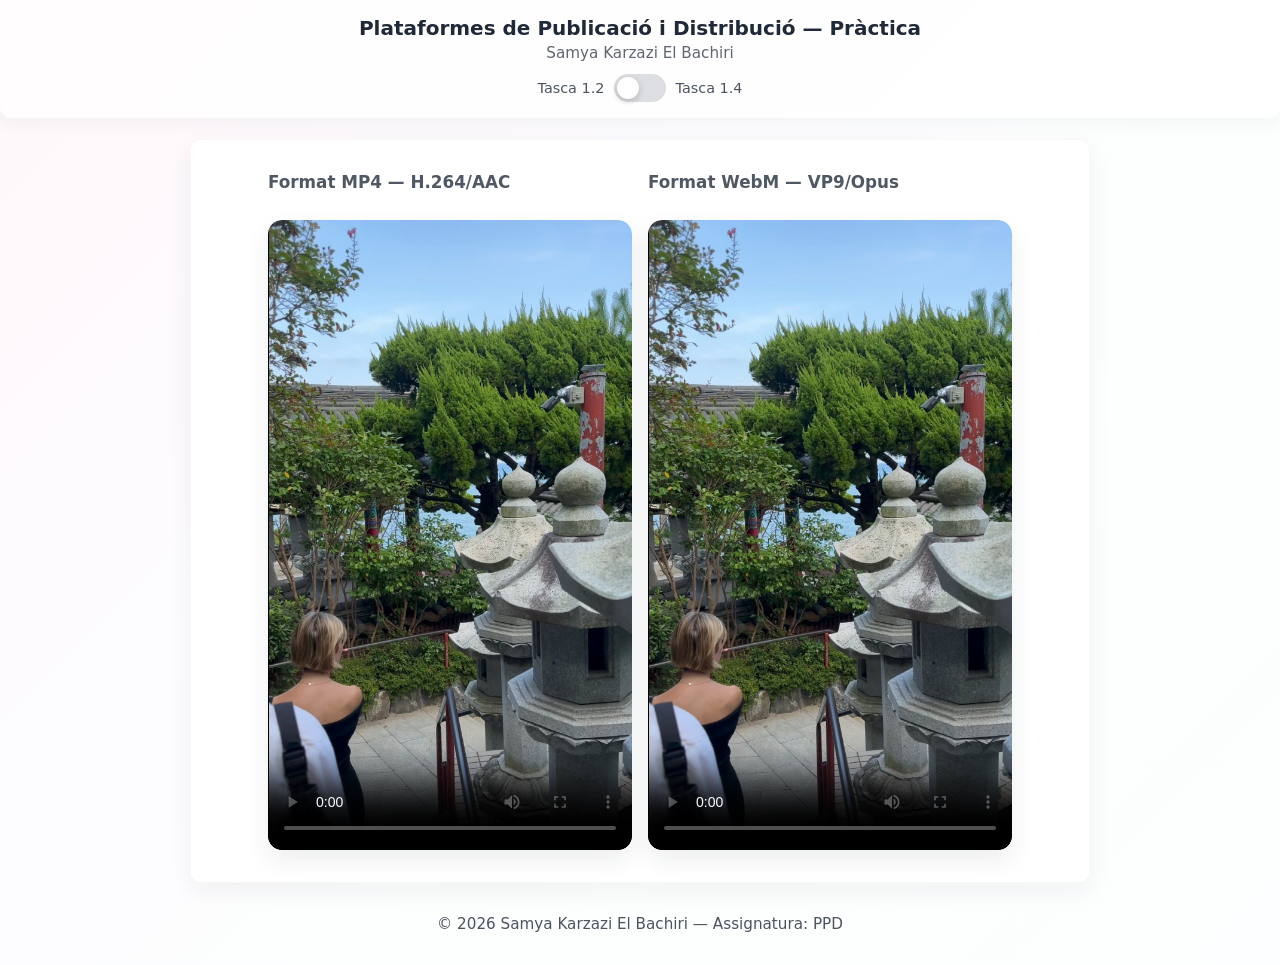
==== tasca_1_2.html @ 141ef74a "first task" ====
<!DOCTYPE html>
<html lang="ca">

<head>
    <meta charset="UTF-8">
    <meta name="viewport" content="width=device-width, initial-scale=1.0">
    <title>PPD — Samya</title>
    <link rel="stylesheet" href="styles.css">
    <script src="scripts.js" defer></script>
</head>

<body>
    <header class="page-banner">
        <div class="container">
            <h1>Plataformes de Publicació i Distribució — Pràctica</h1>
            <div class="meta">Samya Karzazi El Bachiri</div>
            <div class="page-switch" aria-label="Canviar entre Tasca 1.2 i Tasca 1.4">
                <span>Tasca 1.2</span>
                <label class="switch">
                    <input id="page-toggle" type="checkbox" aria-label="Canviar de pagina">
                    <span class="slider"></span>
                </label>
                <span>Tasca 1.4</span>
            </div>
        </div>
    </header>

    <div class="tasks">
        <section class="task card" id="tasca-1-2">
            <div class="content">
                <div class="video-row">
                    <div class="video-block">
                        <h3 class="video-caption">Format MP4 — H.264/AAC</h3>
                        <div class="video-wrap" role="region" aria-label="Vídeo MP4 de la tasca 1.2">
                            <video controls preload="metadata" poster="src/poster.png" playsinline>
                                <source src="src/tasca_1_1.mp4" type="video/mp4">
                                El teu navegador no suporta l'etiqueta de vídeo HTML5.
                            </video>
                        </div>
                    </div>

                    <div class="video-block">
                        <h3 class="video-caption">Format WebM — VP9/Opus</h3>
                        <div class="video-wrap" role="region" aria-label="Vídeo WebM de la tasca 1.2">
                            <video controls preload="metadata" poster="src/poster.png" playsinline>
                                <source src="src/tasca_1_1.webm" type="video/webm">
                                El teu navegador no suporta l'etiqueta de vídeo HTML5.
                            </video>
                        </div>
                    </div>
                </div>
            </div>
        </section>
    </div>
    <footer class="page-footer">© 2026 Samya Karzazi El Bachiri — Assignatura: PPD</footer>
</body>

</html>
---- styles.css ----
:root {
    --bg-1: #fff8fb;
    /* very light pink */
    --pink: #ffd6e0;
    --lilac: #efe6ff;
    --yellow: #fff7cc;
    --green: #e6fff0;
    --blue: #e6f7ff;
    --card: #ffffff;
    --text: #1f2937;
}

* {
    box-sizing: border-box
}

body {
    margin: 0;
    min-height: 100vh;
    background: linear-gradient(135deg, rgba(255, 214, 224, 0.20), rgba(239, 230, 255, 0.14), rgba(230, 255, 240, 0.10), rgba(230, 247, 255, 0.12));
    font-family: Inter, system-ui, -apple-system, "Segoe UI", Roboto, "Helvetica Neue", Arial;
    color: var(--text);
    display: flex;
    flex-direction: column;
    align-items: center;
    justify-content: flex-start;
    padding: 0rem 2rem 2rem 2rem;
    overflow-x: hidden;
}

.container {
    width: 100%;
    display: flex;
    flex-direction: column;
    align-items: center
}

.hero {
    display: flex;
    flex-direction: column;
    align-items: center;
    justify-content: flex-start;
    gap: 1rem;
    margin-bottom: 1rem;
    width: 100%
}

.card {
    background: var(--card);
    border-radius: 14px;
    padding: 1.25rem;
    box-shadow: 0 8px 24px rgba(31, 41, 55, 0.06);
    border: 1px solid rgba(31, 41, 55, 0.04);
    width: clamp(320px, 85vw, 900px);
    max-width: 900px;
}

h1 {
    font-size: 1.6rem;
    margin: 0
}

.meta {
    font-size: 0.95rem;
    color: rgba(31, 41, 55, 0.75)
}

.badge {
    background: linear-gradient(90deg, var(--pink), var(--blue));
    color: var(--text);
    padding: 0.35rem 0.7rem;
    border-radius: 999px;
    font-weight: 700;
    font-size: 0.85rem
}

.page-banner {
    width: 100vw;
    background: rgba(255, 255, 255, 0.72);
    padding: 1rem 0;
    border-radius: 0 0 12px 12px;
    box-shadow: 0 6px 18px rgba(31, 41, 55, 0.04);
    color: var(--text);
    border-bottom: 1px solid rgba(31, 41, 55, 0.03);
}

.page-banner h1 {
    margin: 0;
    font-size: 1.25rem;
    text-align: center
}

.page-banner .meta {
    opacity: 0.95;
    text-align: center;
    margin-top: 0.25rem
}

.page-switch {
    margin-top: 0.75rem;
    display: inline-flex;
    align-items: center;
    gap: 0.6rem;
    font-size: 0.9rem;
    color: rgba(31, 41, 55, 0.8)
}

.switch {
    position: relative;
    width: 52px;
    height: 28px;
    display: inline-block
}

.switch input {
    opacity: 0;
    width: 0;
    height: 0
}

.slider {
    position: absolute;
    cursor: pointer;
    inset: 0;
    background: rgba(31, 41, 55, 0.15);
    border-radius: 999px;
    transition: background 200ms ease
}

.slider::before {
    content: "";
    position: absolute;
    height: 22px;
    width: 22px;
    left: 3px;
    top: 3px;
    background: #fff;
    border-radius: 50%;
    box-shadow: 0 2px 6px rgba(0, 0, 0, 0.2);
    transition: transform 200ms ease
}

.switch input:checked + .slider {
    background: rgba(111, 99, 255, 0.45)
}

.switch input:checked + .slider::before {
    transform: translateX(24px)
}

.video-wrap {
    margin-top: 1rem;
    border-radius: 14px;
    overflow: hidden;
    height: 70vh;
    background: #fff;
    box-shadow: 0 10px 24px rgba(31, 41, 55, 0.08);
}

.video-wrap video {
    width: 100%;
    height: 100%;
    display: block;
    object-fit: contain;
    border-radius: 14px;
}

.video-row {
    display: grid;
    grid-template-columns: repeat(2, minmax(0, 1fr));
    gap: 1rem;
}

.video-block {
    display: flex;
    flex-direction: column;
    gap: 0.5rem
}

.video-caption {
    font-size: 0.92rem;
    color: rgba(31, 41, 55, 0.78);
    margin: 0
}

@media (max-width:480px) {
    .video-wrap {
        height: 55vh
    }

    .video-row {
        grid-template-columns: 1fr
    }
}

/* Tasks list */
.tasks {
    margin-top: 1.25rem;
    display: flex;
    gap: 1rem;
    align-items: stretch;
    width: 100%;
    max-width: 900px;
}

.task {
    display: flex;
    gap: 1rem;
    align-items: center;
    border-radius: 10px;
    background: white;
    border: 1px solid rgba(31, 41, 55, 0.03);
    opacity: 0;
    transform: translateY(20px);
    transition: all 600ms cubic-bezier(.2, .9, .3, 1);
    width: 100%;
    min-height: 0;
    flex: 1 1 0;
    justify-content: center;
}

.task.card {
    padding: 0;
}

.task.visible {
    opacity: 1;
    transform: none
}

.content {
    width: 100%;
    display: flex;
    flex-direction: column;
    align-items: center;
    margin: 2rem;
}

.button-row {
    width: 100%;
    display: flex;
    justify-content: center;
    align-items: center;
    gap: 1.25rem;
    margin-top: 0.75rem;
}

.content h3 {
    margin: 0 0 0.25rem 0;
    font-size: 1.05rem
}

.content p {
    margin: 0;
    color: rgba(31, 41, 55, 0.75)
}

.page-footer {
    text-align: center;
    margin-top: 2rem;
    color: rgba(31, 41, 55, 0.8);
    font-size: 0.95rem;
}

.content a {
    display: inline-block;
    color: #1f2937;
    text-decoration: none;
    background: rgba(255, 255, 255, 0.9);
    border: 1px solid rgba(31, 41, 55, 0.15);
    padding: 1.2rem 2.2rem;
    border-radius: 10px;
    box-shadow: 0 6px 16px rgba(31, 41, 55, 0.06);
    transition: transform 150ms ease, box-shadow 150ms ease;
    font-size: 1.3rem;
    font-weight: 600;
}

.content a:hover {
    transform: translateY(-1px);
    box-shadow: 0 10px 20px rgba(31, 41, 55, 0.12);
}

@media (max-width:640px) {
    body {
        padding: 1rem
    }

    .hero {
        flex-direction: column;
        align-items: flex-start
    }
}
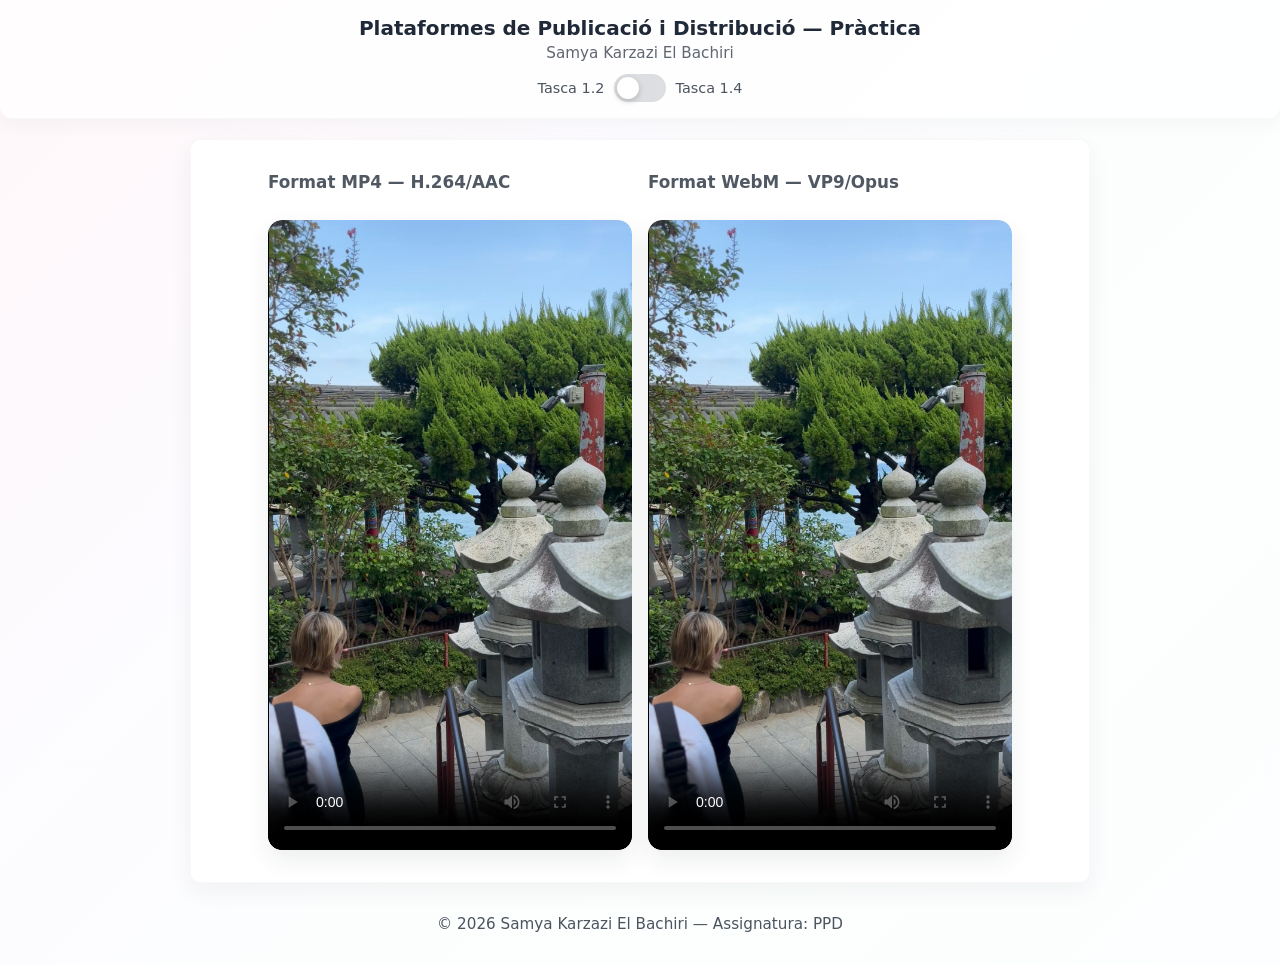
==== commit 40985709: "last version" ====
--- a/tasca_1_2.html
+++ b/tasca_1_2.html
@@ -17,7 +17,7 @@
             <div class="page-switch" aria-label="Canviar entre Tasca 1.2 i Tasca 1.4">
                 <span>Tasca 1.2</span>
                 <label class="switch">
-                    <input id="page-toggle" type="checkbox" aria-label="Canviar de pagina">
+                    <input id="page-toggle" type="checkbox" aria-label="Canviar de pàgina">
                     <span class="slider"></span>
                 </label>
                 <span>Tasca 1.4</span>
@@ -32,8 +32,8 @@
                     <div class="video-block">
                         <h3 class="video-caption">Format MP4 — H.264/AAC</h3>
                         <div class="video-wrap" role="region" aria-label="Vídeo MP4 de la tasca 1.2">
-                            <video controls preload="metadata" poster="src/poster.png" playsinline>
-                                <source src="src/tasca_1_1.mp4" type="video/mp4">
+                            <video controls preload="metadata" poster="videos/ex1/poster.png" playsinline>
+                                <source src="videos/ex1/tasca_1_1.mp4" type="video/mp4">
                                 El teu navegador no suporta l'etiqueta de vídeo HTML5.
                             </video>
                         </div>
@@ -42,8 +42,8 @@
                     <div class="video-block">
                         <h3 class="video-caption">Format WebM — VP9/Opus</h3>
                         <div class="video-wrap" role="region" aria-label="Vídeo WebM de la tasca 1.2">
-                            <video controls preload="metadata" poster="src/poster.png" playsinline>
-                                <source src="src/tasca_1_1.webm" type="video/webm">
+                            <video controls preload="metadata" poster="videos/ex1/poster.png" playsinline>
+                                <source src="videos/ex1/tasca_1_1.webm" type="video/webm">
                                 El teu navegador no suporta l'etiqueta de vídeo HTML5.
                             </video>
                         </div>
--- a/styles.css
+++ b/styles.css
@@ -157,6 +157,10 @@
     box-shadow: 0 10px 24px rgba(31, 41, 55, 0.08);
 }
 
+.video-wrap.compact {
+    height: 40vh;
+}
+
 .video-wrap video {
     width: 100%;
     height: 100%;
@@ -201,6 +205,133 @@
     align-items: stretch;
     width: 100%;
     max-width: 900px;
+}
+
+.task-stack {
+    margin-top: 1.25rem;
+    display: flex;
+    flex-direction: column;
+    gap: 1rem;
+    align-items: stretch;
+    width: 100%;
+    max-width: 900px;
+}
+
+.task-panel {
+    background: var(--card);
+    border-radius: 16px;
+    border: 1px solid rgba(31, 41, 55, 0.08);
+    box-shadow: 0 12px 26px rgba(31, 41, 55, 0.08);
+    padding: 1.4rem 1.6rem;
+    transition: transform 160ms ease, box-shadow 160ms ease;
+}
+
+.task-panel:hover {
+    transform: translateY(-2px);
+    box-shadow: 0 16px 30px rgba(31, 41, 55, 0.12);
+}
+
+.panel-body {
+    width: 100%;
+    display: flex;
+    flex-direction: column;
+    gap: 0.55rem;
+    align-items: flex-start;
+}
+
+.panel-body p {
+    margin: 0;
+    line-height: 1.45;
+}
+
+.panel-body table {
+    width: 100%;
+    border-collapse: collapse;
+    font-size: 0.95rem;
+    margin-top: 0.4rem;
+}
+
+.task-image {
+    width: 100%;
+    max-width: 100%;
+    height: auto;
+    border-radius: 12px;
+    box-shadow: 0 10px 24px rgba(31, 41, 55, 0.12);
+    border: 1px solid rgba(31, 41, 55, 0.1);
+}
+
+.panel-body th,
+.panel-body td {
+    border: 1px solid rgba(31, 41, 55, 0.15);
+    padding: 0.5rem 0.6rem;
+    text-align: left;
+    vertical-align: top;
+}
+
+.panel-body thead th {
+    background: rgba(17, 24, 39, 0.04);
+    font-weight: 700;
+}
+
+.panel-body tbody tr:nth-child(even) {
+    background: rgba(17, 24, 39, 0.02);
+}
+
+.panel-body h2 {
+    margin: 0;
+    font-size: 1.2rem;
+}
+
+.panel-actions {
+    margin: 0.2rem 0 0.4rem;
+    width: 100%;
+    display: flex;
+    justify-content: flex-start;
+    gap: 0.75rem;
+}
+
+.panel-button {
+    border: none;
+    background: linear-gradient(120deg, #fce7f3, #dbeafe);
+    color: #111827;
+    font-weight: 600;
+    font-size: 0.95rem;
+    padding: 0.75rem 1.2rem;
+    border-radius: 999px;
+    cursor: pointer;
+    box-shadow: 0 6px 14px rgba(31, 41, 55, 0.12);
+    transition: transform 150ms ease, box-shadow 150ms ease;
+    text-decoration: none;
+    display: inline-flex;
+    align-items: center;
+    justify-content: center;
+}
+
+.panel-button:hover {
+    transform: translateY(-1px);
+    box-shadow: 0 10px 18px rgba(31, 41, 55, 0.18);
+}
+
+.link-button {
+    margin-top: 0.75rem;
+    font-size: 0.92rem;
+    padding: 0.6rem 1.05rem;
+    border: 1px solid rgba(31, 41, 55, 0.12);
+    background: linear-gradient(135deg, rgba(219, 234, 254, 0.8), rgba(252, 231, 243, 0.9));
+    color: #0f172a;
+    text-decoration: none;
+    box-shadow: 0 10px 22px rgba(15, 23, 42, 0.12);
+    gap: 0.45rem;
+}
+
+.link-button:hover {
+    transform: translateY(-1px) scale(1.01);
+    box-shadow: 0 16px 30px rgba(15, 23, 42, 0.18);
+}
+
+.link-button:focus-visible {
+    outline: 2px solid rgba(37, 99, 235, 0.6);
+    outline-offset: 2px;
 }
 
 .task {
@@ -281,6 +412,73 @@
     box-shadow: 0 10px 20px rgba(31, 41, 55, 0.12);
 }
 
+.modal {
+    position: fixed;
+    inset: 0;
+    display: none;
+    align-items: center;
+    justify-content: center;
+    padding: 1.5rem;
+    z-index: 1000;
+}
+
+.modal.is-open {
+    display: flex;
+}
+
+.modal-backdrop {
+    position: absolute;
+    inset: 0;
+    background: rgba(15, 23, 42, 0.6);
+}
+
+.modal-content {
+    position: relative;
+    width: min(960px, 96vw);
+    max-height: 90vh;
+    background: #ffffff;
+    border-radius: 16px;
+    box-shadow: 0 18px 40px rgba(15, 23, 42, 0.22);
+    overflow: hidden;
+    display: flex;
+    flex-direction: column;
+}
+
+.modal-close {
+    position: absolute;
+    top: 0.75rem;
+    right: 0.75rem;
+    border: none;
+    background: rgba(17, 24, 39, 0.08);
+    color: #111827;
+    width: 36px;
+    height: 36px;
+    border-radius: 50%;
+    cursor: pointer;
+    font-size: 1.2rem;
+    font-weight: 700;
+    display: inline-flex;
+    align-items: center;
+    justify-content: center;
+    z-index: 1;
+}
+
+.modal-frame {
+    width: 100%;
+    height: 80vh;
+}
+
+.modal-frame iframe {
+    width: 100%;
+    height: 100%;
+    border: none;
+    display: block;
+}
+
+.modal-open {
+    overflow: hidden;
+}
+
 @media (max-width:640px) {
     body {
         padding: 1rem
